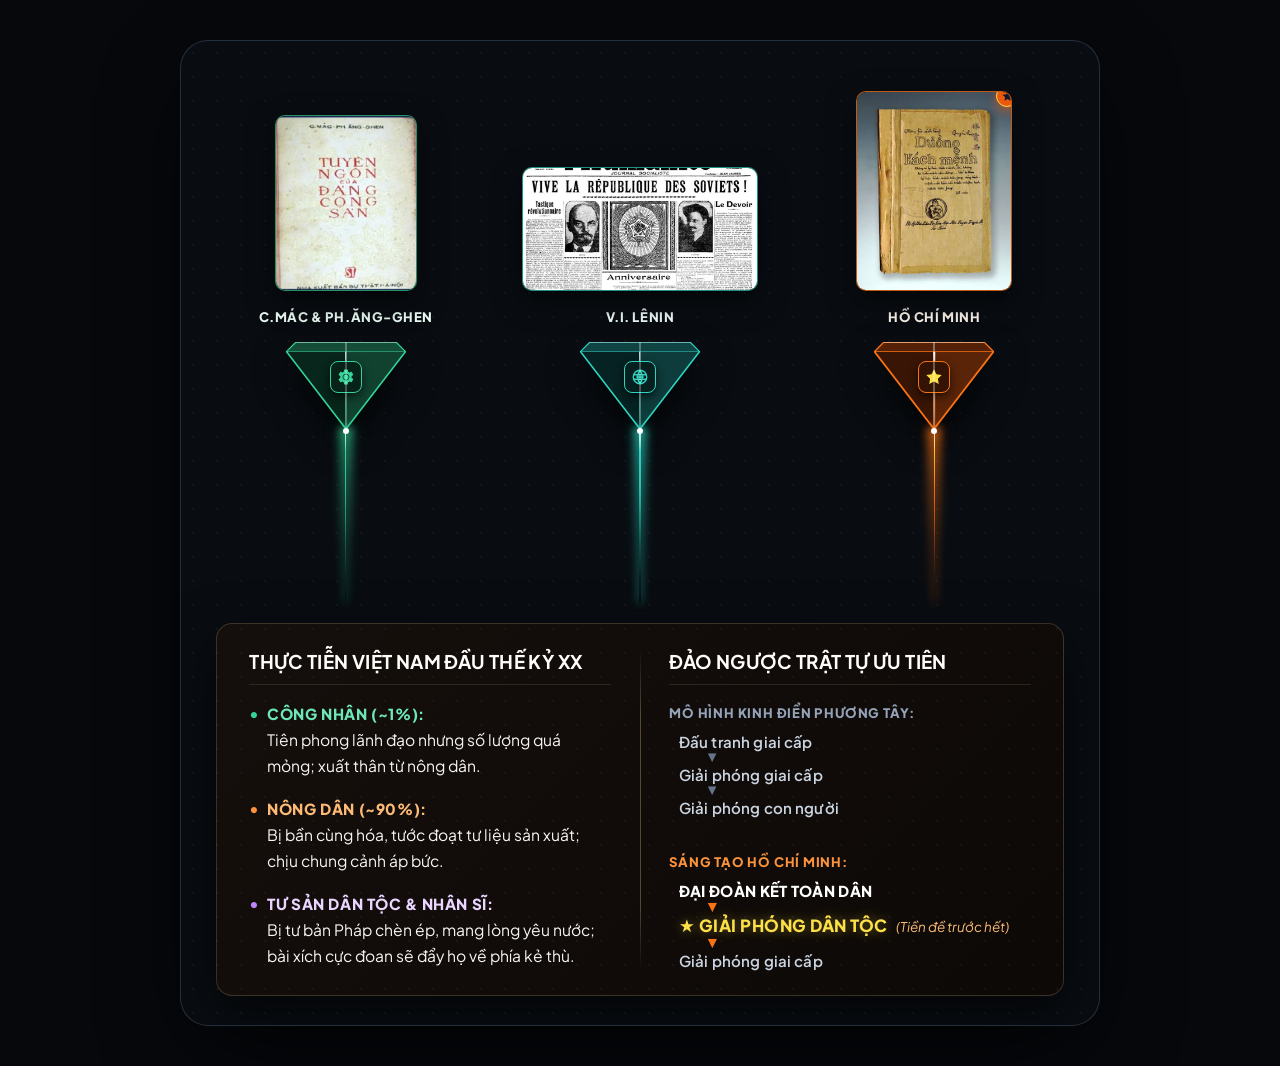
==== public/demo_timeline_3giai_doan.html @ 3d13ee71 "feat(room2): add 3D double-sided flip board and mascot welcome loop animation" ====
<!DOCTYPE html>
<html lang="vi">
<head>
  <meta charset="utf-8" />
  <meta name="viewport" content="width=device-width, initial-scale=1.0" />
  <title>Biểu đồ 3 Giai đoạn Lịch sử - Triển lãm Tư tưởng Đại Đoàn Kết</title>
  <link rel="preconnect" href="https://fonts.googleapis.com" />
  <link rel="preconnect" href="https://fonts.gstatic.com" crossorigin />
  <link href="https://fonts.googleapis.com/css2?family=Plus+Jakarta+Sans:wght@400;500;600;700;800;900&display=swap" rel="stylesheet" />
  <style>
    * {
      box-sizing: border-box;
      margin: 0;
      padding: 0;
    }
    body {
      font-family: 'Plus Jakarta Sans', sans-serif;
      background-color: #06080c;
      color: #f1f5f9;
      min-height: 100vh;
      display: flex;
      align-items: center;
      justify-content: center;
      padding: 2.5rem 1rem;
    }

    .three-stage-timeline-wrapper {
      width: 100%;
      max-width: 920px;
      background: #090d12;
      border: 1px solid rgba(51, 65, 85, 0.65);
      border-radius: 28px;
      box-shadow: 0 30px 90px -20px rgba(0, 0, 0, 0.95);
      padding: 2.2rem 2.2rem 1.8rem;
      position: relative;
      overflow: hidden;
    }

    /* Ambient background grid */
    .three-stage-timeline-wrapper::before {
      content: '';
      position: absolute;
      inset: 0;
      background-image: radial-gradient(circle at center, rgba(255, 255, 255, 0.04) 1px, transparent 1px);
      background-size: 24px 24px;
      pointer-events: none;
    }

    .three-stage-grid {
      display: grid;
      grid-template-columns: repeat(3, 1fr);
      gap: 2.2rem;
      align-items: start;
      width: 100%;
      position: relative;
      z-index: 2;
    }

    @media (max-width: 860px) {
      .three-stage-grid {
        grid-template-columns: 1fr;
        gap: 2.4rem;
      }
    }

    .stage-column {
      display: flex;
      flex-direction: column;
      align-items: center;
      width: 100%;
    }

    /* ──────── KHUNG DÁN HÌNH ẢNH ──────── */
    .stage-photo-slot-wrap {
      width: 100%;
      height: 215px;
      display: flex;
      flex-direction: column;
      align-items: center;
      justify-content: flex-end;
      margin-bottom: 0.85rem;
    }

    .stage-photo-slot {
      border-radius: 10px;
      display: flex;
      flex-direction: column;
      align-items: center;
      justify-content: center;
      cursor: pointer;
      transition: all 0.25s ease;
      position: relative;
      box-shadow: 0 10px 28px rgba(0, 0, 0, 0.65);
      overflow: hidden;
    }

    /* GIAI ĐOẠN 1: Tác phẩm Tuyên ngôn Cộng sản (Khổ sách cổ điển đứng 189x235 -> Scale: 142x176) */
    .stage-column.stage-1 .stage-photo-slot {
      width: 142px;
      height: 176px;
      border: 1.5px solid rgba(52, 211, 153, 0.65);
      background: #081611;
    }

    /* GIAI ĐOẠN 2: Sơ thảo Luận cương Lênin (Tài liệu báo chí khổ ngang dài 800x420 -> Scale: 236x124 - Đầy đủ toàn bộ chiều dài) */
    .stage-column.stage-2 .stage-photo-slot {
      width: 236px;
      max-width: 100%;
      height: 124px;
      border: 1.5px solid rgba(45, 212, 191, 0.65);
      background: #071717;
    }

    /* GIAI ĐOẠN 3: Tác phẩm Đường Kách Mệnh (Sách bìa đứng dày dặn 374x480 -> Scale: 156x200) */
    .stage-column.stage-3 .stage-photo-slot {
      width: 156px;
      height: 200px;
      border: 1.5px solid rgba(249, 115, 22, 0.75);
      background: #1f0e05;
    }

    .stage-photo-slot:hover {
      transform: translateY(-3px);
    }

    .stage-column.stage-1 .stage-photo-slot:hover {
      border-color: #34d399;
      box-shadow: 0 12px 28px rgba(52, 211, 153, 0.35);
    }

    .stage-column.stage-2 .stage-photo-slot:hover {
      border-color: #2dd4bf;
      box-shadow: 0 12px 28px rgba(45, 212, 191, 0.35);
    }

    .stage-column.stage-3 .stage-photo-slot:hover {
      border-color: #f97316;
      box-shadow: 0 12px 28px rgba(249, 115, 22, 0.4);
    }

    .stage-photo-img-wrap {
      width: 100%;
      height: 100%;
      position: relative;
      display: flex;
      align-items: center;
      justify-content: center;
      background: #04080a;
    }

    .stage-photo-img {
      width: 100%;
      height: 100%;
      object-fit: cover;
      display: block;
      transition: transform 0.3s ease;
    }

    .stage-column.stage-2 .stage-photo-img {
      object-fit: cover;
      background: #071717;
    }

    .stage-photo-slot:hover .stage-photo-img {
      transform: scale(1.06);
    }

    .stage-photo-zoom-btn {
      position: absolute;
      bottom: 6px;
      right: 6px;
      width: 24px;
      height: 24px;
      border-radius: 50%;
      background: rgba(0, 0, 0, 0.7);
      border: 1px solid rgba(255, 255, 255, 0.3);
      display: flex;
      align-items: center;
      justify-content: center;
      color: #ffffff;
      opacity: 0;
      transition: opacity 0.2s ease;
      backdrop-filter: blur(4px);
    }

    .stage-photo-slot:hover .stage-photo-zoom-btn {
      opacity: 1;
    }

    .stage-crown-star-badge {
      position: absolute;
      top: -7px;
      right: -7px;
      width: 22px;
      height: 22px;
      border-radius: 50%;
      background: #ea580c;
      border: 1.5px solid #fcd34d;
      display: flex;
      align-items: center;
      justify-content: center;
      color: #0f172a;
      box-shadow: 0 4px 10px rgba(234, 88, 12, 0.6);
      z-index: 5;
    }

    /* ──────── TÊN GIAI ĐOẠN / NHÂN VẬT (ĐẶT DƯỚI ẢNH, TRÊN TAM GIÁC) ──────── */
    .stage-person-name {
      font-size: 0.82rem;
      font-weight: 800;
      letter-spacing: 0.04em;
      color: #ecfdf5;
      text-transform: uppercase;
      text-align: center;
      margin-bottom: 0.85rem;
      min-height: 24px;
      display: flex;
      align-items: center;
      justify-content: center;
    }
    .stage-person-name.teal { color: #f0fdfa; }
    .stage-person-name.orange { color: #fff7ed; }

    /* ══════════════════════════════════════════════════════════════════
       TAM GIÁC 2.5D THU GỌN CHIỀU DÀI, ĐỤC (SOLID) & CHỈ CHỨA LOGO
       - Chiều rộng: 120px
       - Chiều cao thu gọn: 78px
       - Bên trong: Chỉ chứa duy nhất Crest/Logo biểu tượng
       ══════════════════════════════════════════════════════════════════ */
    .stage-prism-container {
      position: relative;
      width: 100%;
      max-width: 120px;
      display: flex;
      flex-direction: column;
      align-items: center;
    }

    /* Nắp vát trên 3D đục (Solid Top Bevel Lid) */
    .stage-prism-top-lid {
      width: 100%;
      height: 10px;
      position: relative;
      margin-bottom: -1px;
      z-index: 4;
    }

    .stage-prism-top-lid-poly {
      width: 100%;
      height: 100%;
      display: block;
    }

    /* Thân lăng kính tam giác ngược 2.5D thu gọn */
    .stage-prism-body-wrap {
      position: relative;
      width: 100%;
      height: 78px;
      filter: drop-shadow(0 12px 18px rgba(0, 0, 0, 0.85));
    }

    .stage-prism-triangle-3d {
      width: 100%;
      height: 100%;
      position: relative;
      clip-path: polygon(0 0, 100% 0, 50% 100%);
      -webkit-clip-path: polygon(0 0, 100% 0, 50% 100%);
      display: flex;
      flex-direction: column;
      align-items: center;
      justify-content: flex-start;
      padding-top: 10px;
      box-sizing: border-box;
      overflow: hidden;
    }

    /* Mặt trái khuất sáng đục (Left Solid Shaded Facet) */
    .prism-facet-left {
      position: absolute;
      top: 0;
      left: 0;
      width: 50%;
      height: 100%;
      background: #08261b;
      z-index: 1;
    }

    /* Mặt phải đón sáng đục (Right Solid Illuminated Facet) */
    .prism-facet-right {
      position: absolute;
      top: 0;
      right: 0;
      width: 50%;
      height: 100%;
      background: #114230;
      z-index: 1;
    }

    /* Màu sắc khối đục cho từng giai đoạn */
    .stage-column.stage-2 .prism-facet-left {
      background: #062222;
    }
    .stage-column.stage-2 .prism-facet-right {
      background: #0e3b3b;
    }

    .stage-column.stage-3 .prism-facet-left {
      background: #381504;
    }
    .stage-column.stage-3 .prism-facet-right {
      background: #5a2408;
    }

    /* Sống lưng giữa tạo gờ 3D (Solid Center Ridge) */
    .prism-center-ridge {
      position: absolute;
      top: 0;
      left: 50%;
      transform: translateX(-50%);
      width: 1.5px;
      height: 100%;
      background: linear-gradient(180deg, #ffffff 0%, #34d399 40%, rgba(52, 211, 153, 0.3) 100%);
      z-index: 2;
    }
    .stage-column.stage-2 .prism-center-ridge {
      background: linear-gradient(180deg, #ffffff 0%, #2dd4bf 40%, rgba(45, 212, 191, 0.3) 100%);
    }
    .stage-column.stage-3 .prism-center-ridge {
      background: linear-gradient(180deg, #ffffff 0%, #fb923c 40%, rgba(249, 115, 22, 0.3) 100%);
    }

    /* Vị trí Icon Logo căn giữa tam giác */
    .prism-logo-wrap {
      position: relative;
      z-index: 3;
      display: flex;
      align-items: center;
      justify-content: center;
    }

    .stage-prism-icon-box {
      width: 32px;
      height: 32px;
      border-radius: 8px;
      background: #072218;
      border: 1.5px solid #34d399;
      display: flex;
      align-items: center;
      justify-content: center;
      color: #34d399;
      box-shadow: 0 4px 10px rgba(0, 0, 0, 0.6);
    }
    .stage-prism-icon-box.teal {
      background: #061f1f;
      border-color: #2dd4bf;
      color: #2dd4bf;
    }
    .stage-prism-icon-box.orange {
      background: #331303;
      border-color: #f97316;
      color: #fde047;
    }

    .stage-crest-svg {
      width: 18px;
      height: 18px;
    }

    /* Khung viền vector 3D */
    .stage-prism-wireframe-svg {
      position: absolute;
      inset: 0;
      width: 100%;
      height: 100%;
      pointer-events: none;
      z-index: 3;
    }

    /* ══════════════════════════════════════════════════════════════════
       TIA SÁNG SỢI SIÊU MỎNG (ULTRA-THIN THREAD) MỜ DẦN TỚI VÔ CÙNG
       - Chiều cao kéo dài: 200px
       - Độ dày đều 1.5px, phát sáng rực rỡ và mờ dần về vô cùng
       ══════════════════════════════════════════════════════════════════ */
    .stage-infinite-beam-container {
      position: relative;
      display: flex;
      flex-direction: column;
      align-items: center;
      width: 100%;
      height: 175px;
      margin-top: -1px;
    }

    /* Đỉnh phát quang tại chóp nhọn tam giác */
    .stage-beam-emitter {
      width: 6px;
      height: 6px;
      border-radius: 50%;
      background: #ffffff;
      box-shadow: 0 0 10px #34d399, 0 0 20px #34d399;
      z-index: 5;
      margin-bottom: -3px;
    }
    .stage-beam-emitter.teal {
      box-shadow: 0 0 10px #2dd4bf, 0 0 20px #2dd4bf;
    }
    .stage-beam-emitter.orange {
      box-shadow: 0 0 10px #f97316, 0 0 20px #f97316;
    }

    /* Sợi laser siêu mỏng 1.5px chiếu thẳng và mờ dần */
    .stage-beam-laser-thread {
      width: 1.5px;
      height: 100%;
      background: linear-gradient(180deg, 
        #ffffff 0%, 
        #34d399 12%, 
        rgba(52, 211, 153, 0.85) 35%, 
        rgba(16, 185, 129, 0.45) 65%, 
        rgba(5, 150, 105, 0.12) 85%, 
        transparent 100%
      );
      box-shadow: 0 0 8px rgba(52, 211, 153, 0.85);
      z-index: 3;
    }
    .stage-beam-laser-thread.teal {
      background: linear-gradient(180deg, 
        #ffffff 0%, 
        #2dd4bf 12%, 
        rgba(45, 212, 191, 0.85) 35%, 
        rgba(13, 148, 136, 0.45) 65%, 
        rgba(15, 118, 110, 0.12) 85%, 
        transparent 100%
      );
      box-shadow: 0 0 8px rgba(45, 212, 191, 0.85);
    }
    .stage-beam-laser-thread.orange {
      background: linear-gradient(180deg, 
        #ffffff 0%, 
        #fbbf24 12%, 
        rgba(249, 115, 22, 0.9) 35%, 
        rgba(234, 88, 12, 0.45) 65%, 
        rgba(194, 65, 12, 0.12) 85%, 
        transparent 100%
      );
      box-shadow: 0 0 10px rgba(249, 115, 22, 0.9);
    }

    /* Quầng sáng mờ bao quanh sợi laser */
    .stage-beam-aura {
      position: absolute;
      top: 0;
      width: 14px;
      height: 100%;
      background: linear-gradient(180deg, 
        rgba(52, 211, 153, 0.55) 0%, 
        rgba(52, 211, 153, 0.28) 30%, 
        rgba(52, 211, 153, 0.08) 65%, 
        transparent 100%
      );
      filter: blur(4px);
      pointer-events: none;
      z-index: 2;
    }
    .stage-beam-aura.teal {
      background: linear-gradient(180deg, 
        rgba(45, 212, 191, 0.55) 0%, 
        rgba(45, 212, 191, 0.28) 30%, 
        rgba(45, 212, 191, 0.08) 65%, 
        transparent 100%
      );
    }
    .stage-beam-aura.orange {
      background: linear-gradient(180deg, 
        rgba(249, 115, 22, 0.6) 0%, 
        rgba(249, 115, 22, 0.3) 30%, 
        rgba(249, 115, 22, 0.08) 65%, 
        transparent 100%
      );
    }

    /* Lightbox Modal phóng to ảnh */
    .lightbox-modal {
      display: none;
      position: fixed;
      inset: 0;
      background: rgba(0, 0, 0, 0.9);
      backdrop-filter: blur(10px);
      z-index: 1000;
      align-items: center;
      justify-content: center;
      padding: 1.5rem;
    }
    .lightbox-modal.active {
      display: flex;
    }
    .lightbox-content {
      max-width: 800px;
      max-height: 90vh;
      display: flex;
      flex-direction: column;
      align-items: center;
      position: relative;
    }
    .lightbox-img {
      max-width: 100%;
      max-height: 75vh;
      border-radius: 12px;
      border: 1px solid rgba(255, 255, 255, 0.2);
      box-shadow: 0 20px 50px rgba(0, 0, 0, 0.8);
    }
    .lightbox-caption {
      margin-top: 1rem;
      font-size: 0.95rem;
      color: #f1f5f9;
      font-weight: 600;
      text-align: center;
    }
    /* ══════════════════════════════════════════════════════════════════
       THEORY PRACTICE COMPARE (BỐ CỤC THUẦN CHỮ TYPOGRAPHY CAO CẤP)
       ══════════════════════════════════════════════════════════════════ */
    .tp-editorial-container {
      width: 100%;
      display: grid;
      grid-template-columns: 1fr auto 1fr;
      gap: 1.8rem;
      margin-top: 1.2rem;
      background: linear-gradient(135deg, rgba(22, 16, 12, 0.94) 0%, rgba(13, 9, 7, 0.98) 100%);
      border: 1px solid rgba(214, 180, 140, 0.22);
      border-radius: 16px;
      padding: 1.6rem 2rem;
      box-shadow: 0 16px 50px rgba(0, 0, 0, 0.7);
      box-sizing: border-box;
    }

    @media (max-width: 960px) {
      .tp-editorial-container {
        grid-template-columns: 1fr;
        gap: 1.5rem;
        padding: 1.4rem 1.4rem;
      }
      .tp-editorial-divider {
        width: 100% !important;
        height: 1px !important;
        margin: 0.5rem 0;
      }
    }

    .tp-editorial-divider {
      width: 1px;
      background: linear-gradient(180deg,
        transparent 0%,
        rgba(214, 180, 140, 0.35) 20%,
        rgba(214, 180, 140, 0.35) 80%,
        transparent 100%
      );
    }

    .tp-editorial-col {
      display: flex;
      flex-direction: column;
    }

    .tp-col-title-wrap {
      display: flex;
      flex-direction: column;
      gap: 0.2rem;
      margin-bottom: 1.2rem;
      border-bottom: 1px solid rgba(214, 180, 140, 0.15);
      padding-bottom: 0.65rem;
    }

    .tp-col-pre-title {
      font-size: 0.75rem;
      font-weight: 800;
      letter-spacing: 0.08em;
      color: #ea580c;
      text-transform: uppercase;
    }

    .tp-col-main-title {
      font-size: 1.18rem;
      font-weight: 700;
      color: #fffdfa;
      margin: 0;
      letter-spacing: 0.02em;
      line-height: 1.3;
    }

    .tp-text-list {
      display: flex;
      flex-direction: column;
      gap: 1.25rem;
    }

    .tp-text-item {
      display: flex;
      flex-direction: column;
      gap: 0.25rem;
    }

    .tp-item-headline {
      display: flex;
      align-items: baseline;
      gap: 0.5rem;
    }

    .tp-bullet {
      font-size: 1.15rem;
      line-height: 1;
    }

    .tp-bullet.emerald { color: #34d399; }
    .tp-bullet.amber { color: #fb923c; }
    .tp-bullet.purple { color: #c084fc; }

    .tp-item-name {
      font-size: 0.95rem;
      font-weight: 800;
      letter-spacing: 0.04em;
      text-transform: uppercase;
    }

    .tp-item-name.emerald { color: #6ee7b7; }
    .tp-item-name.amber { color: #fdba74; }
    .tp-item-name.purple { color: #e9d5ff; }

    .tp-item-desc {
      font-size: 0.98rem;
      color: #f5f5f4;
      line-height: 1.65;
      margin: 0;
      padding-left: 1.1rem;
    }

    .tp-logic-flow-wrap {
      display: flex;
      flex-direction: column;
      gap: 1.1rem;
    }

    .tp-logic-block {
      display: flex;
      flex-direction: column;
    }

    .tp-logic-heading {
      font-size: 0.82rem;
      font-weight: 800;
      letter-spacing: 0.06em;
      text-transform: uppercase;
      margin: 0 0 0.65rem 0;
    }

    .tp-logic-heading.western { color: #94a3b8; }
    .tp-logic-heading.hcm { color: #fb923c; }

    .tp-vertical-flow {
      display: flex;
      flex-direction: column;
      align-items: flex-start;
      gap: 0.15rem;
      padding-left: 0.6rem;
    }

    .tp-flow-line {
      display: flex;
      align-items: baseline;
      gap: 0.5rem;
    }

    .tp-flow-text {
      font-size: 0.94rem;
      font-weight: 600;
      color: #cbd5e1;
      letter-spacing: 0.01em;
    }

    .tp-flow-text.hcm-all {
      color: #ffffff;
      font-weight: 800;
      letter-spacing: 0.02em;
    }

    .tp-flow-text.hcm-gold {
      font-size: 1.05rem;
      font-weight: 900;
      color: #fde047;
      letter-spacing: 0.03em;
      text-shadow: 0 0 12px rgba(253, 224, 71, 0.4);
    }

    .tp-flow-subtext {
      font-size: 0.84rem;
      font-style: italic;
      color: #fdba74;
    }

    .tp-flow-arrow-down {
      color: #64748b;
      font-size: 0.72rem;
      padding-left: 1.8rem;
      margin: -1px 0;
      line-height: 1;
    }

    .tp-flow-arrow-down.hcm {
      color: #f97316;
      font-size: 0.76rem;
    }

    .tp-logic-separator {
      width: 100%;
      height: 1px;
      background: linear-gradient(90deg,
        rgba(214, 180, 140, 0.3) 0%,
        rgba(214, 180, 140, 0.1) 100%
    /* ──────── SCROLL SECTIONS CONTAINER ──────── */
    .book-scroll-sections-container {
      display: flex;
      flex-direction: column;
      gap: 2.5rem;
      width: 100%;
    }

    .book-scroll-section {
      width: 100%;
      display: flex;
      flex-direction: column;
      justify-content: flex-start;
      scroll-snap-align: start;
      scroll-margin-top: 1rem;
      box-sizing: border-box;
    }

    .book-scroll-section.stage-timeline-section {
      padding-bottom: 0.8rem;
    }

    .book-scroll-section.compare-section {
      padding-top: 0.5rem;
      padding-bottom: 1.5rem;
    }
  </style>
</head>
<body>
  <div class="three-stage-timeline-wrapper">
    <div class="book-scroll-sections-container">
      <!-- SECTION 1: TIẾN TRÌNH 3 GIAI ĐOẠN LỊCH SỬ -->
      <section class="book-scroll-section stage-timeline-section">
        <!-- 3 Cột Giai đoạn -->
        <div class="three-stage-grid">
      <!-- ==================== GIAI ĐOẠN 01 (EMERALD) ==================== -->
      <div class="stage-column stage-1">
        <!-- Khung ảnh Tuyên ngôn Cộng sản -->
        <div class="stage-photo-slot-wrap">
          <div class="stage-photo-slot" onclick="openLightbox('./assets/stage1_tuyen_ngon_cong_san.png', 'Tác phẩm: Tuyên ngôn của Đảng Cộng sản — C.Mác & Ph.Ăng-ghen (1848)')" title="Click phóng to tài liệu">
            <div class="stage-photo-img-wrap">
              <img src="./assets/stage1_tuyen_ngon_cong_san.png" alt="Tuyên ngôn Cộng sản" class="stage-photo-img" />
              <div class="stage-photo-zoom-btn">
                <svg width="13" height="13" viewBox="0 0 24 24" fill="none" stroke="currentColor" stroke-width="2.5" stroke-linecap="round" stroke-linejoin="round">
                  <polyline points="15 3 21 3 21 9"></polyline>
                  <polyline points="9 21 3 21 3 15"></polyline>
                  <line x1="21" y1="3" x2="14" y2="10"></line>
                  <line x1="3" y1="21" x2="10" y2="14"></line>
                </svg>
              </div>
            </div>
          </div>
        </div>

        <!-- Tên nhân vật đặt dưới ảnh, trên tam giác -->
        <h4 class="stage-person-name">C.MÁC & PH.ĂNG-GHEN</h4>

        <!-- BỆ 2.5D TAM GIÁC NGƯỢC THU GỌN - CHỈ CHỨA LOGO -->
        <div class="stage-prism-container">
          <!-- Nắp vát 3D đục -->
          <div class="stage-prism-top-lid">
            <svg class="stage-prism-top-lid-poly" viewBox="0 0 120 10" preserveAspectRatio="none">
              <polygon points="10,0 110,0 120,10 0,10" fill="#144e39" stroke="#34d399" stroke-width="1.2" />
              <line x1="60" y1="0" x2="60" y2="10" stroke="#ffffff" stroke-width="1" opacity="0.6" />
              <line x1="10" y1="0" x2="110" y2="0" stroke="#ffffff" stroke-width="1" opacity="0.7" />
            </svg>
          </div>

          <!-- Thân lăng kính tam giác ngược thu gọn -->
          <div class="stage-prism-body-wrap">
            <div class="stage-prism-triangle-3d">
              <div class="prism-facet-left"></div>
              <div class="prism-facet-right"></div>
              <div class="prism-center-ridge"></div>

              <!-- Chỉ chứa Logo biểu tượng -->
              <div class="prism-logo-wrap">
                <div class="stage-prism-icon-box">
                  <svg class="stage-crest-svg" viewBox="0 0 24 24" fill="currentColor">
                    <path d="M12 15.5a3.5 3.5 0 1 0 0-7 3.5 3.5 0 0 0 0 7z" />
                    <path fill-rule="evenodd" clip-rule="evenodd" d="M19.4 13a7.87 7.87 0 0 0 .05-1 7.87 7.87 0 0 0-.05-1l2.11-1.65c.19-.15.24-.42.12-.64l-2-3.46c-.12-.22-.39-.31-.61-.22l-2.49 1a7.96 7.96 0 0 0-1.73-1l-.38-2.65A.488.488 0 0 0 13.92 2h-4c-.25 0-.46.18-.49.43l-.38 2.65c-.63.25-1.22.59-1.73 1l-2.49-1c-.23-.09-.49 0-.61.22l-2 3.46c-.13.22-.07.49.12.64L4.45 11c-.04.33-.05.67-.05 1s.01.67.05 1l-2.11 1.65c-.19.15-.25.42-.12.64l2 3.46c.12.22.39.3.61.22l2.49-1c.52.41 1.1.75 1.73 1l.38 2.65c.03.25.24.43.49.43h4c.25 0 .46-.18.49-.43l.38-2.65c.63-.26 1.21-.59 1.73-1l2.49 1c.23.09.49 0 .61-.22l2-3.46c.12-.22.07-.49-.12-.64L19.4 13zm-7.4 3.5c-2.48 0-4.5-2.02-4.5-4.5s2.02-4.5 4.5-4.5 4.5 2.02 4.5 4.5-2.02 4.5-4.5 4.5z" />
                  </svg>
                </div>
              </div>
            </div>

            <!-- Khung viền vector -->
            <svg class="stage-prism-wireframe-svg" viewBox="0 0 120 78" preserveAspectRatio="none">
              <polygon points="0,0 120,0 60,78" fill="none" stroke="#34d399" stroke-width="1.6" />
              <line x1="60" y1="0" x2="60" y2="78" stroke="#ffffff" stroke-width="1" opacity="0.5" />
            </svg>
          </div>

          <!-- TIA SÁNG SỢI SIÊU MỎNG PHÁT SÁNG VÀ MỜ DẦN VỀ VÔ HẠN -->
          <div class="stage-infinite-beam-container">
            <div class="stage-beam-emitter emerald"></div>
            <div class="stage-beam-laser-thread emerald"></div>
            <div class="stage-beam-aura emerald"></div>
          </div>
        </div>
      </div>

      <!-- ==================== GIAI ĐOẠN 02 (TEAL) ==================== -->
      <div class="stage-column stage-2">
        <!-- Khung ảnh Sơ thảo Luận cương Lênin -->
        <div class="stage-photo-slot-wrap">
          <div class="stage-photo-slot" onclick="openLightbox('./assets/stage2_luan_cuong_lenin.jpg', 'Tác phẩm: Sơ thảo Luận cương về vấn đề dân tộc và thuộc địa — V.I. Lênin (1920)')" title="Click phóng to tài liệu">
            <div class="stage-photo-img-wrap">
              <img src="./assets/stage2_luan_cuong_lenin.jpg" alt="Sơ thảo Luận cương Lênin" class="stage-photo-img" />
              <div class="stage-photo-zoom-btn">
                <svg width="13" height="13" viewBox="0 0 24 24" fill="none" stroke="currentColor" stroke-width="2.5" stroke-linecap="round" stroke-linejoin="round">
                  <polyline points="15 3 21 3 21 9"></polyline>
                  <polyline points="9 21 3 21 3 15"></polyline>
                  <line x1="21" y1="3" x2="14" y2="10"></line>
                  <line x1="3" y1="21" x2="10" y2="14"></line>
                </svg>
              </div>
            </div>
          </div>
        </div>

        <!-- Tên nhân vật -->
        <h4 class="stage-person-name teal">V.I. LÊNIN</h4>

        <!-- BỆ 2.5D TAM GIÁC NGƯỢC THU GỌN - CHỈ CHỨA LOGO -->
        <div class="stage-prism-container">
          <!-- Nắp vát 3D đục -->
          <div class="stage-prism-top-lid">
            <svg class="stage-prism-top-lid-poly" viewBox="0 0 120 10" preserveAspectRatio="none">
              <polygon points="10,0 110,0 120,10 0,10" fill="#104444" stroke="#2dd4bf" stroke-width="1.2" />
              <line x1="60" y1="0" x2="60" y2="10" stroke="#ffffff" stroke-width="1" opacity="0.6" />
              <line x1="10" y1="0" x2="110" y2="0" stroke="#ffffff" stroke-width="1" opacity="0.7" />
            </svg>
          </div>

          <!-- Thân lăng kính tam giác ngược thu gọn -->
          <div class="stage-prism-body-wrap">
            <div class="stage-prism-triangle-3d">
              <div class="prism-facet-left"></div>
              <div class="prism-facet-right"></div>
              <div class="prism-center-ridge"></div>

              <!-- Chỉ chứa Logo biểu tượng -->
              <div class="prism-logo-wrap">
                <div class="stage-prism-icon-box teal">
                  <svg class="stage-crest-svg" viewBox="0 0 24 24" fill="none" stroke="currentColor" stroke-width="1.8">
                    <circle cx="12" cy="12" r="9" />
                    <path d="M3.6 9h16.8M3.6 15h16.8M12 3a14.5 14.5 0 0 1 0 18M12 3a14.5 14.5 0 0 0 0 18" />
                    <path d="M7 12h10" stroke-width="2" />
                  </svg>
                </div>
              </div>
            </div>

            <!-- Khung viền vector -->
            <svg class="stage-prism-wireframe-svg" viewBox="0 0 120 78" preserveAspectRatio="none">
              <polygon points="0,0 120,0 60,78" fill="none" stroke="#2dd4bf" stroke-width="1.6" />
              <line x1="60" y1="0" x2="60" y2="78" stroke="#ffffff" stroke-width="1" opacity="0.5" />
            </svg>
          </div>

          <!-- TIA SÁNG SỢI SIÊU MỎNG PHÁT SÁNG VÀ MỜ DẦN VỀ VÔ HẠN -->
          <div class="stage-infinite-beam-container">
            <div class="stage-beam-emitter teal"></div>
            <div class="stage-beam-laser-thread teal"></div>
            <div class="stage-beam-aura teal"></div>
          </div>
        </div>
      </div>

      <!-- ==================== GIAI ĐOẠN 03 (ORANGE - ĐỈNH CAO) ==================== -->
      <div class="stage-column stage-3">
        <!-- Khung ảnh Đường Kách Mệnh -->
        <div class="stage-photo-slot-wrap">
          <div class="stage-photo-slot orange" onclick="openLightbox('./assets/stage3_duong_kach_menh.png', 'Tác phẩm: Đường Kách Mệnh — Nguyễn Ái Quốc / Hồ Chí Minh (1927)')" title="Click phóng to tài liệu">
            <div class="stage-crown-star-badge">
              <svg width="13" height="13" viewBox="0 0 24 24" fill="currentColor">
                <path d="M12 2l2.6 6.3 6.8.6-5.1 4.5 1.5 6.6-5.8-3.4-5.8 3.4 1.5-6.6-5.1-4.5 6.8-.6L12 2z" />
              </svg>
            </div>

            <div class="stage-photo-img-wrap">
              <img src="./assets/stage3_duong_kach_menh.png" alt="Đường Kách Mệnh" class="stage-photo-img" />
              <div class="stage-photo-zoom-btn">
                <svg width="13" height="13" viewBox="0 0 24 24" fill="none" stroke="currentColor" stroke-width="2.5" stroke-linecap="round" stroke-linejoin="round">
                  <polyline points="15 3 21 3 21 9"></polyline>
                  <polyline points="9 21 3 21 3 15"></polyline>
                  <line x1="21" y1="3" x2="14" y2="10"></line>
                  <line x1="3" y1="21" x2="10" y2="14"></line>
                </svg>
              </div>
            </div>
          </div>
        </div>

        <!-- Tên nhân vật -->
        <h4 class="stage-person-name orange">HỒ CHÍ MINH</h4>

        <!-- BỆ 2.5D TAM GIÁC NGƯỢC THU GỌN - CHỈ CHỨA LOGO -->
        <div class="stage-prism-container">
          <!-- Nắp vát 3D đục -->
          <div class="stage-prism-top-lid">
            <svg class="stage-prism-top-lid-poly" viewBox="0 0 120 10" preserveAspectRatio="none">
              <polygon points="10,0 110,0 120,10 0,10" fill="#542107" stroke="#f97316" stroke-width="1.3" />
              <line x1="60" y1="0" x2="60" y2="10" stroke="#ffffff" stroke-width="1" opacity="0.7" />
              <line x1="10" y1="0" x2="110" y2="0" stroke="#ffffff" stroke-width="1" opacity="0.8" />
            </svg>
          </div>

          <!-- Thân lăng kính tam giác ngược thu gọn -->
          <div class="stage-prism-body-wrap">
            <div class="stage-prism-triangle-3d">
              <div class="prism-facet-left"></div>
              <div class="prism-facet-right"></div>
              <div class="prism-center-ridge"></div>

              <!-- Chỉ chứa Logo biểu tượng -->
              <div class="prism-logo-wrap">
                <div class="stage-prism-icon-box orange">
                  <svg class="stage-crest-svg" viewBox="0 0 24 24" fill="currentColor" style="color: #fde047;">
                    <path d="M12 1.75l3.18 6.45 7.12 1.04-5.15 5.02 1.22 7.09L12 18l-6.37 3.35 1.22-7.09-5.15-5.02 7.12-1.04L12 1.75z" />
                  </svg>
                </div>
              </div>
            </div>

            <!-- Khung viền vector -->
            <svg class="stage-prism-wireframe-svg" viewBox="0 0 120 78" preserveAspectRatio="none">
              <polygon points="0,0 120,0 60,78" fill="none" stroke="#f97316" stroke-width="1.8" />
              <line x1="60" y1="0" x2="60" y2="78" stroke="#ffffff" stroke-width="1" opacity="0.6" />
            </svg>
          </div>

          <!-- TIA SÁNG SỢI SIÊU MỎNG PHÁT SÁNG VÀ MỜ DẦN VỀ VÔ HẠN -->
          <div class="stage-infinite-beam-container">
            <div class="stage-beam-emitter orange"></div>
            <div class="stage-beam-laser-thread orange"></div>
            <div class="stage-beam-aura orange"></div>
          </div>
        </div>
        </div>
      </section>

      <!-- SECTION 2: BỐ CỤC 2 CỘT (TRÁI: ĐỐI CHIẾU THỰC TIỄN — PHẢI: SƠ ĐỒ LUỒNG LOGIC) -->
      <section class="book-scroll-section compare-section">
        <div class="tp-editorial-container">
          <!-- CỘT TRÁI: ĐỐI CHIẾU THỰC TIỄN -->
          <div class="tp-editorial-col left-col">
            <div class="tp-col-title-wrap">
              <h4 class="tp-col-main-title">THỰC TIỄN VIỆT NAM ĐẦU THẾ KỶ XX</h4>
            </div>

            <div class="tp-text-list">
              <!-- MỤC 1: CÔNG NHÂN -->
              <div class="tp-text-item">
                <div class="tp-item-headline">
                  <span class="tp-bullet emerald">•</span>
                  <span class="tp-item-name emerald">CÔNG NHÂN (~1%):</span>
                </div>
                <p class="tp-item-desc">
                  Tiên phong lãnh đạo nhưng số lượng quá mỏng; xuất thân từ nông dân.
                </p>
              </div>

              <!-- MỤC 2: NÔNG DÂN -->
              <div class="tp-text-item">
                <div class="tp-item-headline">
                  <span class="tp-bullet amber">•</span>
                  <span class="tp-item-name amber">NÔNG DÂN (~90%):</span>
                </div>
                <p class="tp-item-desc">
                  Bị bần cùng hóa, tước đoạt tư liệu sản xuất; chịu chung cảnh áp bức.
                </p>
              </div>

              <!-- MỤC 3: TƯ SẢN DÂN TỘC & NHÂN SĨ -->
              <div class="tp-text-item">
                <div class="tp-item-headline">
                  <span class="tp-bullet purple">•</span>
                  <span class="tp-item-name purple">TƯ SẢN DÂN TỘC & NHÂN SĨ:</span>
                </div>
                <p class="tp-item-desc">
                  Bị tư bản Pháp chèn ép, mang lòng yêu nước; bài xích cực đoan sẽ đẩy họ về phía kẻ thù.
                </p>
              </div>
            </div>
          </div>

          <!-- ĐƯỜNG PHÂN CÁCH DỌC -->
          <div class="tp-editorial-divider"></div>

          <!-- CỘT PHẢI: BƯỚC NGOẶT LOGIC -->
          <div class="tp-editorial-col right-col">
            <div class="tp-col-title-wrap">
              <h4 class="tp-col-main-title">ĐẢO NGƯỢC TRẬT TỰ ƯU TIÊN</h4>
            </div>

            <div class="tp-logic-flow-wrap">
              <!-- KHỐI 1: MÔ HÌNH KINH ĐIỂN PHƯƠNG TÂY -->
              <div class="tp-logic-block western-block">
                <h5 class="tp-logic-heading western">MÔ HÌNH KINH ĐIỂN PHƯƠNG TÂY:</h5>
                <div class="tp-vertical-flow western">
                  <div class="tp-flow-line">
                    <span class="tp-flow-text">Đấu tranh giai cấp</span>
                  </div>
                  <div class="tp-flow-arrow-down">▼</div>
                  <div class="tp-flow-line">
                    <span class="tp-flow-text">Giải phóng giai cấp</span>
                  </div>
                  <div class="tp-flow-arrow-down">▼</div>
                  <div class="tp-flow-line">
                    <span class="tp-flow-text">Giải phóng con người</span>
                  </div>
                </div>
              </div>

              <!-- VẠCH NGĂN NẰM NGANG NGHỆ THUẬT -->
              <div class="tp-logic-separator"></div>

              <!-- KHỐI 2: SÁNG TẠO HỒ CHÍ MINH -->
              <div class="tp-logic-block hcm-block">
                <h5 class="tp-logic-heading hcm">SÁNG TẠO HỒ CHÍ MINH:</h5>
                <div class="tp-vertical-flow hcm">
                  <div class="tp-flow-line hcm-base">
                    <span class="tp-flow-text hcm-all">ĐẠI ĐOÀN KẾT TOÀN DÂN</span>
                  </div>
                  <div class="tp-flow-arrow-down hcm">▼</div>
                  <div class="tp-flow-line hcm-key">
                    <span class="tp-flow-text hcm-gold">★ GIẢI PHÓNG DÂN TỘC</span>
                    <span class="tp-flow-subtext">(Tiền đề trước hết)</span>
                  </div>
                  <div class="tp-flow-arrow-down hcm">▼</div>
                  <div class="tp-flow-line hcm-end">
                    <span class="tp-flow-text">Giải phóng giai cấp</span>
                  </div>
                </div>
              </div>
            </div>
          </div>
        </div>
      </section>
    </div>
  </div>

  <!-- Lightbox Modal -->
  <div id="lightboxModal" class="lightbox-modal" onclick="closeLightbox(event)">
    <div class="lightbox-content" onclick="event.stopPropagation()">
      <button class="lightbox-close-btn" onclick="closeLightbox()">&times;</button>
      <img id="lightboxImg" class="lightbox-img" src="" alt="Phóng to tài liệu" />
      <p id="lightboxCaption" class="lightbox-caption"></p>
    </div>
  </div>

  <script>
    function openLightbox(url, caption) {
      document.getElementById('lightboxImg').src = url;
      document.getElementById('lightboxCaption').innerText = caption;
      document.getElementById('lightboxModal').classList.add('active');
    }
    function closeLightbox() {
      document.getElementById('lightboxModal').classList.remove('active');
    }
    document.addEventListener('keydown', function(e) {
      if (e.key === 'Escape') closeLightbox();
    });
  </script>
</body>
</html>
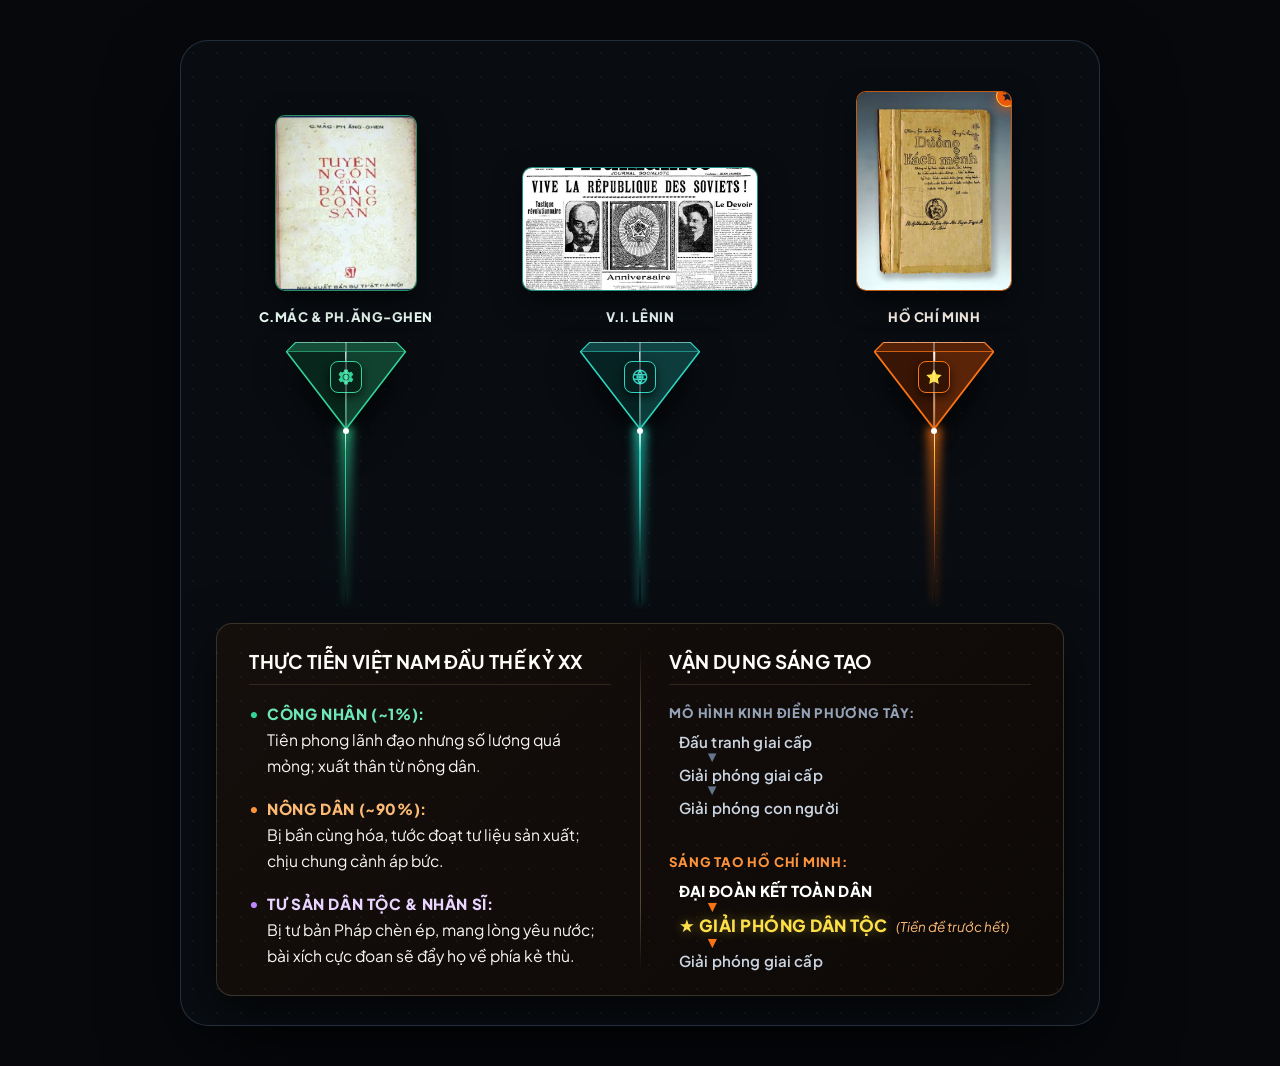
==== commit 0dc5e0c6: "fix(content): update phrasing to 'Van dung sang tao'" ====
--- a/public/demo_timeline_3giai_doan.html
+++ b/public/demo_timeline_3giai_doan.html
@@ -1009,7 +1009,7 @@
           <!-- CỘT PHẢI: BƯỚC NGOẶT LOGIC -->
           <div class="tp-editorial-col right-col">
             <div class="tp-col-title-wrap">
-              <h4 class="tp-col-main-title">ĐẢO NGƯỢC TRẬT TỰ ƯU TIÊN</h4>
+              <h4 class="tp-col-main-title">VẬN DỤNG SÁNG TẠO</h4>
             </div>
 
             <div class="tp-logic-flow-wrap">
